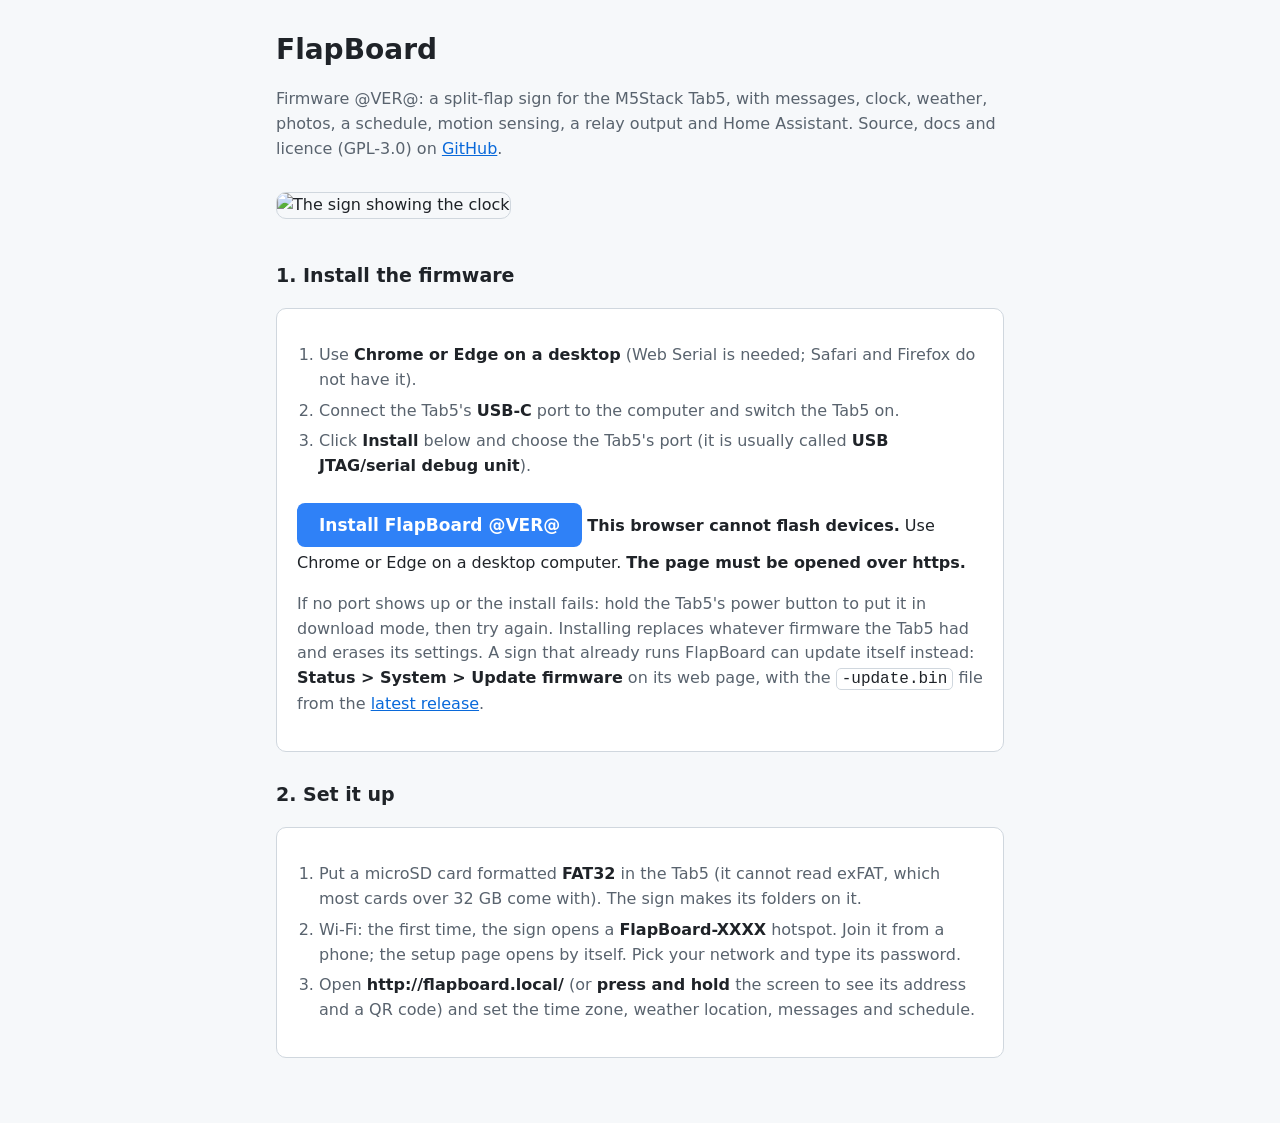
==== web-installer/index.html @ 6ca153d0 "Phase 10: firmware update from the web page, backup/restore, README, release script and web installe" ====
<!doctype html>
<html lang="en"><head><meta charset="utf-8">
<meta name="viewport" content="width=device-width,initial-scale=1">
<title>FlapBoard installer</title>
<script type="module" src="https://unpkg.com/esp-web-tools@10/dist/web/install-button.js?module"></script>
<style>
:root{--bg:#0d1117;--panel:#161b22;--border:#30363d;--text:#e6edf3;--dim:#8b949e;--accent:#2f81f7}
@media (prefers-color-scheme:light){:root{--bg:#f6f8fa;--panel:#fff;--border:#d0d7de;--text:#1f2328;--dim:#59636e;--accent:#0969da}}
*{box-sizing:border-box}body{margin:0;background:var(--bg);color:var(--text);font:16px/1.55 system-ui,-apple-system,Segoe UI,sans-serif}
main{max-width:760px;margin:0 auto;padding:28px 16px 48px}h1{margin:0 0 4px;font-size:28px}h2{font-size:19px;margin:28px 0 8px}
p,li{color:var(--dim)}b,strong{color:var(--text)}a{color:var(--accent)}img{width:100%;border-radius:10px;border:1px solid var(--border);margin:14px 0}
.box{background:var(--panel);border:1px solid var(--border);border-radius:10px;padding:18px 20px;margin:18px 0}
ol{padding-left:22px}li{margin:6px 0}code{background:var(--panel);border:1px solid var(--border);border-radius:5px;padding:1px 5px;color:var(--text)}
button.install{background:#2f81f7;color:#fff;border:0;border-radius:8px;padding:12px 22px;font:600 17px system-ui,sans-serif;cursor:pointer;margin:8px 0 4px}
button.install:hover{filter:brightness(1.1)}
</style></head><body><main>
<h1>FlapBoard</h1>
<p>Firmware @VER@: a split-flap sign for the M5Stack Tab5, with messages, clock, weather, photos, a schedule,
motion sensing, a relay output and Home Assistant.
Source, docs and licence (GPL-3.0) on <a href="https://github.com/djb-rh/flapboard">GitHub</a>.</p>
<img src="sign.jpg" alt="The sign showing the clock">

<h2>1. Install the firmware</h2>
<div class="box">
<ol>
<li>Use <b>Chrome or Edge on a desktop</b> (Web Serial is needed; Safari and Firefox do not have it).</li>
<li>Connect the Tab5's <b>USB-C</b> port to the computer and switch the Tab5 on.</li>
<li>Click <b>Install</b> below and choose the Tab5's port (it is usually called <b>USB JTAG/serial debug unit</b>).</li>
</ol>
<esp-web-install-button manifest="manifest.json">
<button slot="activate" class="install">Install FlapBoard @VER@</button>
<span slot="unsupported"><b>This browser cannot flash devices.</b> Use Chrome or Edge on a desktop computer.</span>
<span slot="not-allowed"><b>The page must be opened over https.</b></span>
</esp-web-install-button>
<p>If no port shows up or the install fails: hold the Tab5's power button to put it in download mode, then try again.
Installing replaces whatever firmware the Tab5 had and erases its settings. A sign that already runs FlapBoard
can update itself instead: <b>Status &gt; System &gt; Update firmware</b> on its web page, with the
<code>-update.bin</code> file from the <a href="https://github.com/djb-rh/flapboard/releases/latest">latest release</a>.</p>
</div>

<h2>2. Set it up</h2>
<div class="box"><ol>
<li>Put a microSD card formatted <b>FAT32</b> in the Tab5 (it cannot read exFAT, which most cards over 32 GB come with). The sign makes its folders on it.</li>
<li>Wi-Fi: the first time, the sign opens a <b>FlapBoard-XXXX</b> hotspot. Join it from a phone; the setup page
opens by itself. Pick your network and type its password.</li>
<li>Open <b>http://flapboard.local/</b> (or <b>press and hold</b> the screen to see its address and a QR code) and
set the time zone, weather location, messages and schedule.</li>
</ol></div>
</main></body></html>
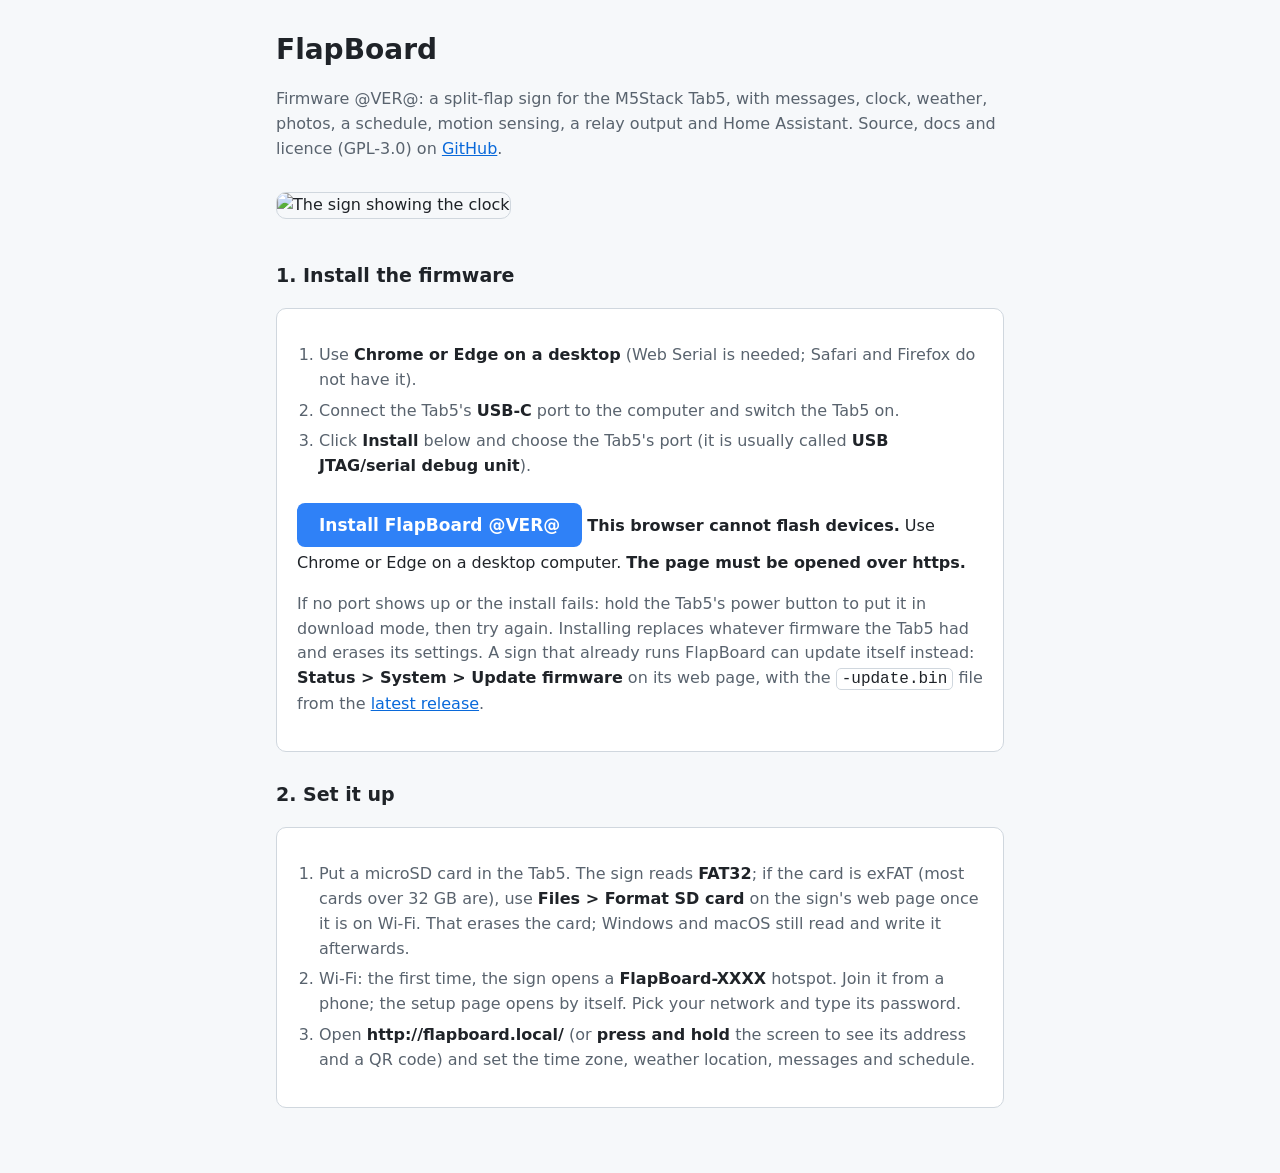
==== commit f75c9018: "SD card: say why a card won't mount (exFAT/NTFS/unformatted/none), format it from the Files page The" ====
--- a/web-installer/index.html
+++ b/web-installer/index.html
@@ -40,7 +40,9 @@
 
 <h2>2. Set it up</h2>
 <div class="box"><ol>
-<li>Put a microSD card formatted <b>FAT32</b> in the Tab5 (it cannot read exFAT, which most cards over 32 GB come with). The sign makes its folders on it.</li>
+<li>Put a microSD card in the Tab5. The sign reads <b>FAT32</b>; if the card is exFAT (most cards over 32 GB are),
+use <b>Files &gt; Format SD card</b> on the sign's web page once it is on Wi-Fi. That erases the card; Windows and
+macOS still read and write it afterwards.</li>
 <li>Wi-Fi: the first time, the sign opens a <b>FlapBoard-XXXX</b> hotspot. Join it from a phone; the setup page
 opens by itself. Pick your network and type its password.</li>
 <li>Open <b>http://flapboard.local/</b> (or <b>press and hold</b> the screen to see its address and a QR code) and
